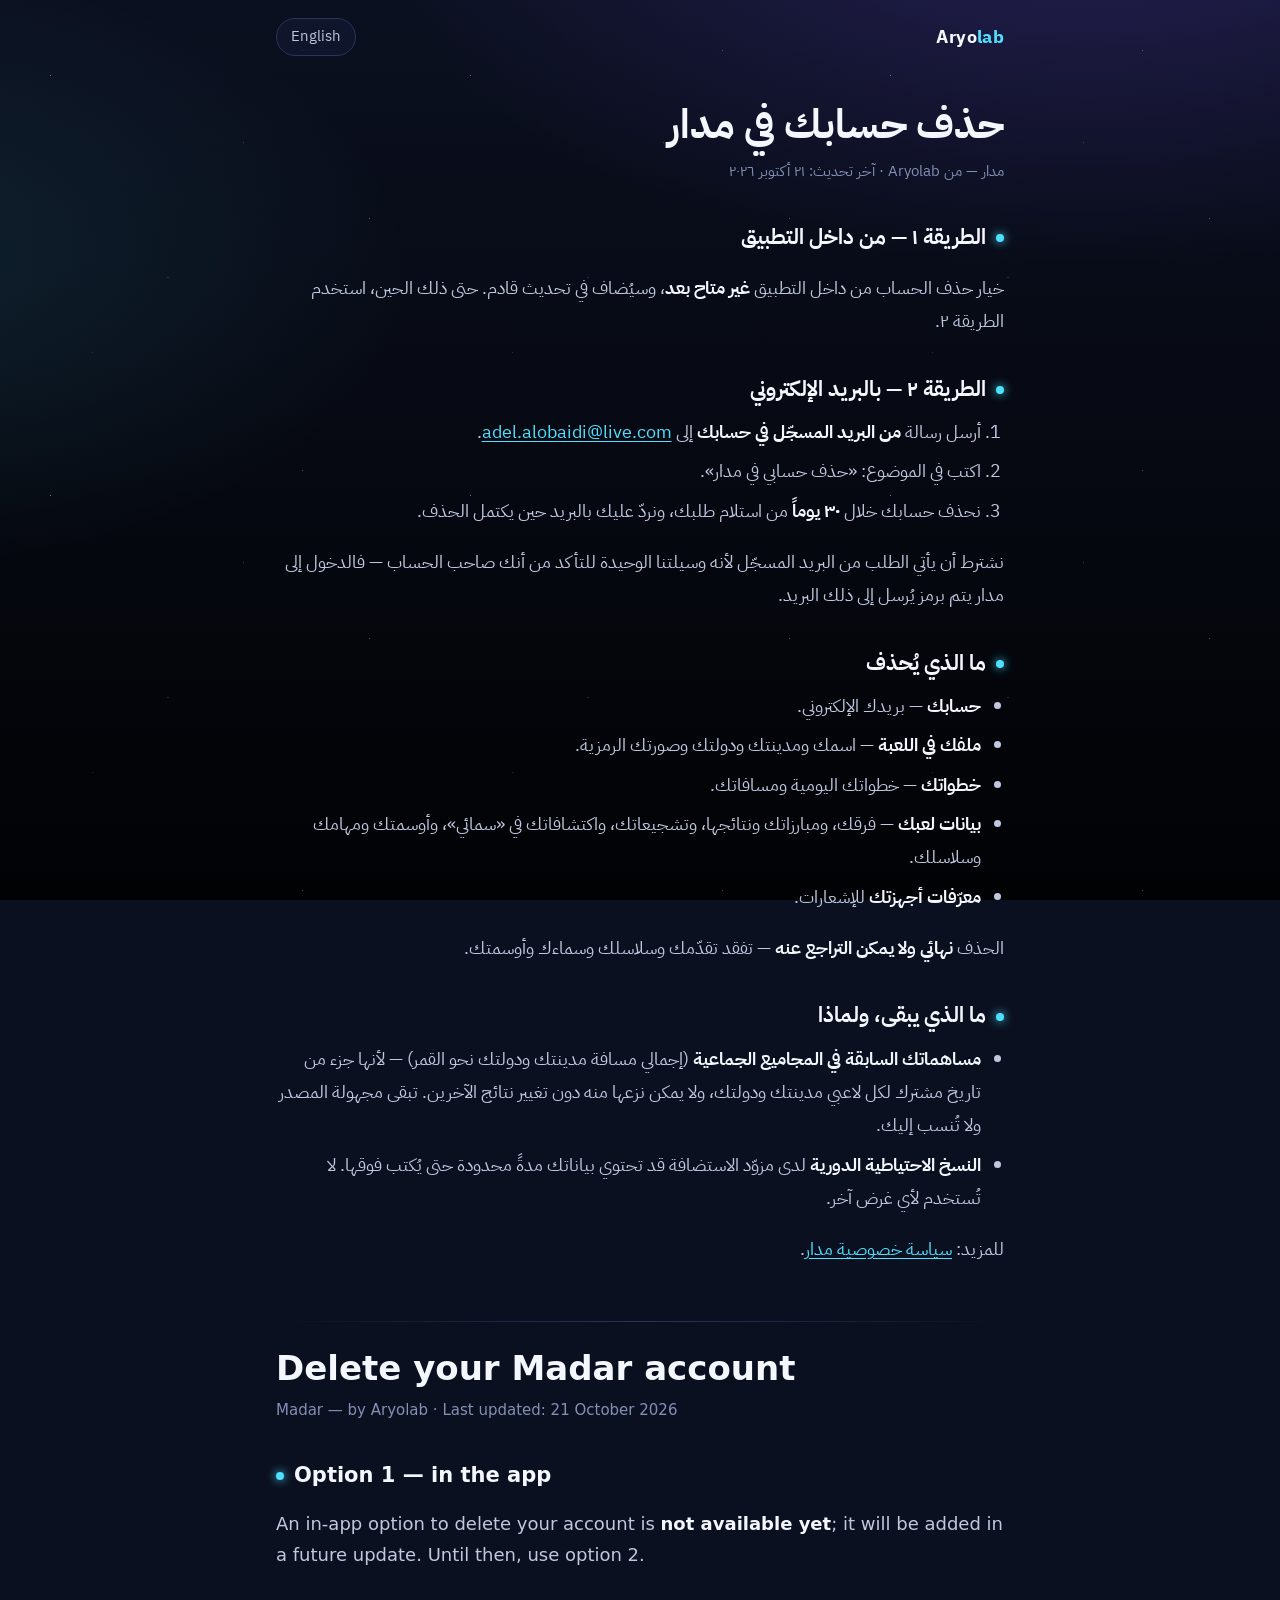
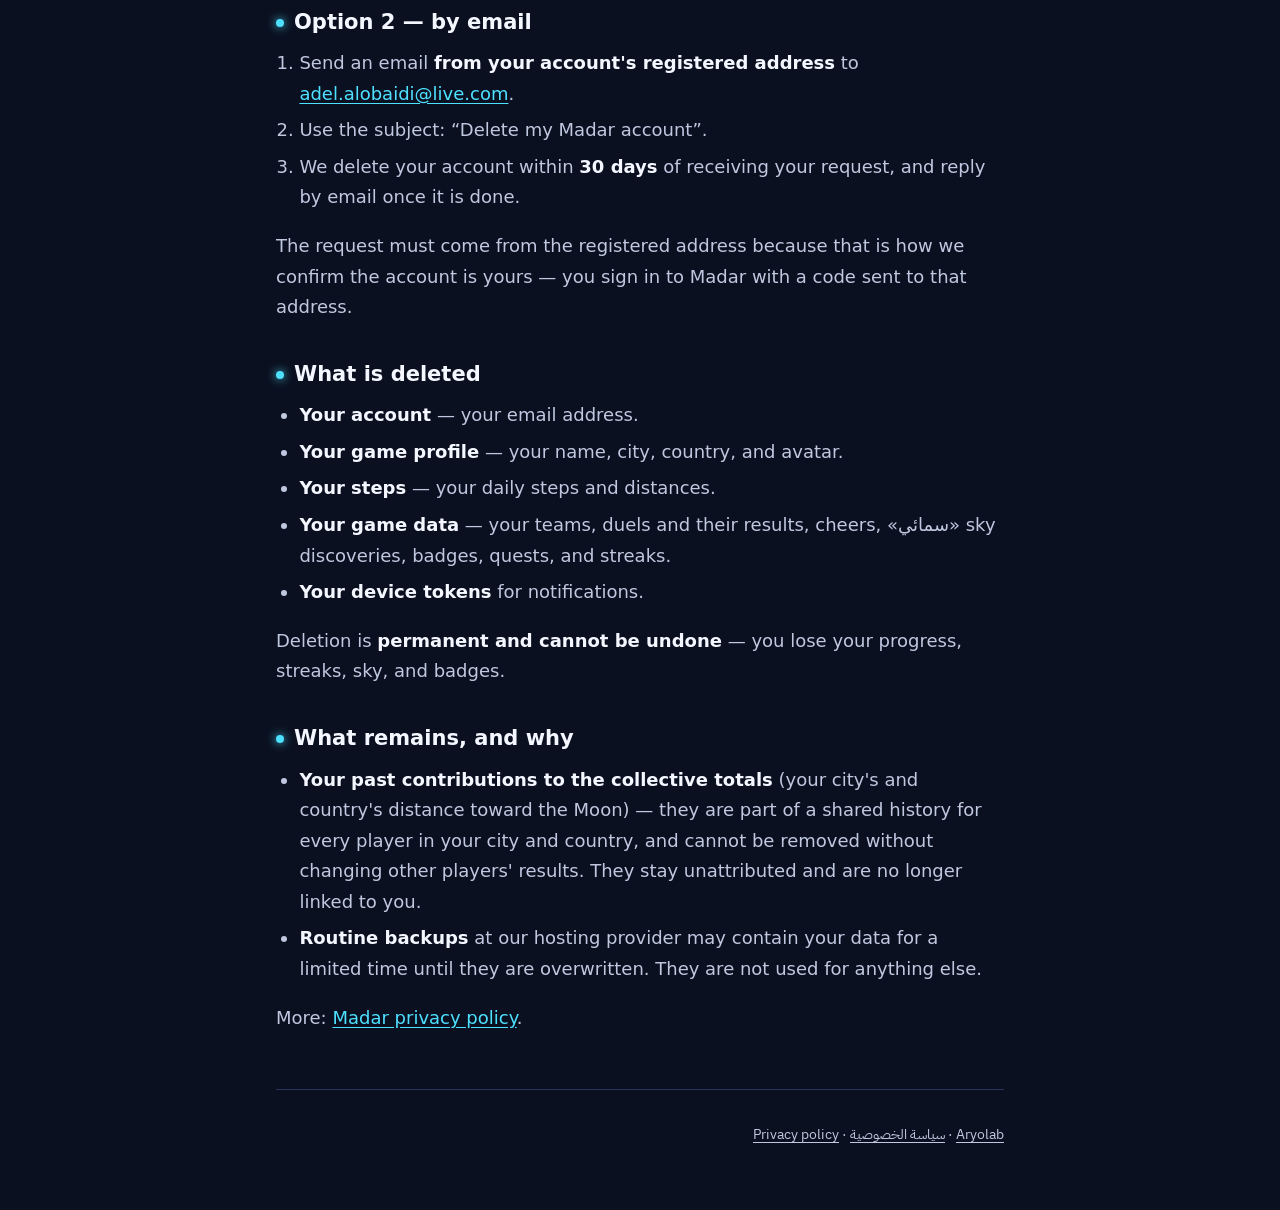
==== madar/delete-account/index.html @ 39ee0b85 "Aryolab site: home, Madar privacy policy, account deletion Co-Authored-By: Claude Opus 5.5 <noreply@" ====
<!doctype html>
<html lang="ar" dir="rtl">
<head>
  <meta charset="utf-8">
  <meta name="viewport" content="width=device-width, initial-scale=1">
  <meta http-equiv="Content-Security-Policy" content="default-src 'none'; style-src 'self'; font-src 'self'; img-src 'self' data:; base-uri 'none'; form-action 'none'">
  <meta name="referrer" content="no-referrer">
  <title>حذف حساب مدار · Delete your Madar account</title>
  <meta name="description" content="كيف تحذف حسابك في مدار وبياناتك. How to delete your Madar account and data.">
  <link rel="icon" href="data:image/svg+xml,%3Csvg xmlns='http://www.w3.org/2000/svg' viewBox='0 0 64 64'%3E%3Crect width='64' height='64' rx='14' fill='%230b1020'/%3E%3Ccircle cx='32' cy='32' r='15' fill='%23f4f7ff'/%3E%3Ccircle cx='38' cy='27' r='15' fill='%230b1020'/%3E%3Ccircle cx='48' cy='16' r='3' fill='%234de1ff'/%3E%3C/svg%3E">
  <link rel="stylesheet" href="../../assets/site.css">
</head>
<body>
  <div class="page">
    <header class="top">
      <a class="brand" href="../../" lang="en" dir="ltr">Aryo<span>lab</span></a>
      <a class="lang-jump" href="#en" lang="en">English</a>
    </header>

    <main>
      <article>
        <h1>حذف حسابك في مدار</h1>
        <p class="updated">مدار — من <span lang="en">Aryolab</span> · آخر تحديث: ٢١ أكتوبر ٢٠٢٦</p>

        <h2>الطريقة ١ — من داخل التطبيق</h2>
        <p>خيار حذف الحساب من داخل التطبيق <strong>غير متاح بعد</strong>، وسيُضاف في تحديث قادم. حتى ذلك الحين، استخدم الطريقة ٢.</p>

        <h2>الطريقة ٢ — بالبريد الإلكتروني</h2>
        <ol>
          <li>أرسل رسالة <strong>من البريد المسجّل في حسابك</strong> إلى <a class="mail" href="mailto:adel.alobaidi@live.com?subject=%D8%AD%D8%B0%D9%81%20%D8%AD%D8%B3%D8%A7%D8%A8%D9%8A%20%D9%81%D9%8A%20%D9%85%D8%AF%D8%A7%D8%B1">adel.alobaidi@live.com</a>.</li>
          <li>اكتب في الموضوع: «حذف حسابي في مدار».</li>
          <li>نحذف حسابك خلال <strong>٣٠ يوماً</strong> من استلام طلبك، ونردّ عليك بالبريد حين يكتمل الحذف.</li>
        </ol>
        <p>نشترط أن يأتي الطلب من البريد المسجّل لأنه وسيلتنا الوحيدة للتأكد من أنك صاحب الحساب — فالدخول إلى مدار يتم برمز يُرسل إلى ذلك البريد.</p>

        <h2>ما الذي يُحذف</h2>
        <ul>
          <li><strong>حسابك</strong> — بريدك الإلكتروني.</li>
          <li><strong>ملفك في اللعبة</strong> — اسمك ومدينتك ودولتك وصورتك الرمزية.</li>
          <li><strong>خطواتك</strong> — خطواتك اليومية ومسافاتك.</li>
          <li><strong>بيانات لعبك</strong> — فرقك، ومبارزاتك ونتائجها، وتشجيعاتك، واكتشافاتك في «سمائي»، وأوسمتك ومهامك وسلاسلك.</li>
          <li><strong>معرّفات أجهزتك</strong> للإشعارات.</li>
        </ul>
        <p>الحذف <strong>نهائي ولا يمكن التراجع عنه</strong> — تفقد تقدّمك وسلاسلك وسماءك وأوسمتك.</p>

        <h2>ما الذي يبقى، ولماذا</h2>
        <ul>
          <li><strong>مساهماتك السابقة في المجاميع الجماعية</strong> (إجمالي مسافة مدينتك ودولتك نحو القمر) — لأنها جزء من تاريخ مشترك لكل لاعبي مدينتك ودولتك، ولا يمكن نزعها منه دون تغيير نتائج الآخرين. تبقى مجهولة المصدر ولا تُنسب إليك.</li>
          <li><strong>النسخ الاحتياطية الدورية</strong> لدى مزوّد الاستضافة قد تحتوي بياناتك مدةً محدودة حتى يُكتب فوقها. لا تُستخدم لأي غرض آخر.</li>
        </ul>

        <p>للمزيد: <a href="../privacy/">سياسة خصوصية مدار</a>.</p>
      </article>

      <hr class="divider">

      <article id="en" class="en" lang="en" dir="ltr">
        <h1>Delete your Madar account</h1>
        <p class="updated">Madar — by Aryolab · Last updated: 21 October 2026</p>

        <h2>Option 1 — in the app</h2>
        <p>An in-app option to delete your account is <strong>not available yet</strong>; it will be added in a future update. Until then, use option 2.</p>

        <h2>Option 2 — by email</h2>
        <ol>
          <li>Send an email <strong>from your account's registered address</strong> to <a href="mailto:adel.alobaidi@live.com?subject=Delete%20my%20Madar%20account">adel.alobaidi@live.com</a>.</li>
          <li>Use the subject: “Delete my Madar account”.</li>
          <li>We delete your account within <strong>30 days</strong> of receiving your request, and reply by email once it is done.</li>
        </ol>
        <p>The request must come from the registered address because that is how we confirm the account is yours — you sign in to Madar with a code sent to that address.</p>

        <h2>What is deleted</h2>
        <ul>
          <li><strong>Your account</strong> — your email address.</li>
          <li><strong>Your game profile</strong> — your name, city, country, and avatar.</li>
          <li><strong>Your steps</strong> — your daily steps and distances.</li>
          <li><strong>Your game data</strong> — your teams, duels and their results, cheers, «سمائي» sky discoveries, badges, quests, and streaks.</li>
          <li><strong>Your device tokens</strong> for notifications.</li>
        </ul>
        <p>Deletion is <strong>permanent and cannot be undone</strong> — you lose your progress, streaks, sky, and badges.</p>

        <h2>What remains, and why</h2>
        <ul>
          <li><strong>Your past contributions to the collective totals</strong> (your city's and country's distance toward the Moon) — they are part of a shared history for every player in your city and country, and cannot be removed without changing other players' results. They stay unattributed and are no longer linked to you.</li>
          <li><strong>Routine backups</strong> at our hosting provider may contain your data for a limited time until they are overwritten. They are not used for anything else.</li>
        </ul>

        <p>More: <a href="../privacy/#en">Madar privacy policy</a>.</p>
      </article>
    </main>

    <footer class="foot">
      <p><a href="../../">Aryolab</a> · <a href="../privacy/">سياسة الخصوصية</a> · <a href="../privacy/#en" lang="en">Privacy policy</a></p>
    </footer>
  </div>
</body>
</html>
---- assets/site.css ----
/* Aryolab — static site. Madar's dark cosmic palette. No external requests. */

@font-face {
  font-family: "Plex Arabic";
  src: url("fonts/IBMPlexSansArabic-Regular.ttf") format("truetype");
  font-weight: 400;
  font-style: normal;
  font-display: swap;
}

@font-face {
  font-family: "Plex Arabic";
  src: url("fonts/IBMPlexSansArabic-Bold.ttf") format("truetype");
  font-weight: 700;
  font-style: normal;
  font-display: swap;
}

:root {
  color-scheme: dark;
  --space: #010204;
  --bg: #0b1020;
  --fg: #f4f7ff;
  --soft: #c0c8e0;
  --muted: #8290b5;
  --card: #131a33;
  --card-2: #1a2342;
  --border: #2a355a;
  --cyan: #4de1ff;
  --teal: #38d8c8;
  --gold: #d8b24a;
  --violet: #7a52ff;
  --radius: 18px;
  --gutter: 16px;
}

* { box-sizing: border-box; }

html { -webkit-text-size-adjust: 100%; }

body {
  margin: 0;
  min-height: 100vh;
  background-color: var(--bg);
  background-image:
    radial-gradient(1200px 600px at 85% -10%, rgba(122, 82, 255, 0.22), transparent 60%),
    radial-gradient(900px 500px at -10% 30%, rgba(77, 225, 255, 0.10), transparent 60%),
    linear-gradient(180deg, var(--bg) 0%, var(--space) 100%);
  background-attachment: fixed;
  color: var(--fg);
  font-family: "Plex Arabic", system-ui, "Segoe UI", Tahoma, "Noto Sans Arabic", sans-serif;
  font-size: 17px;
  line-height: 1.85;
}

/* A sparse star field, CSS only. */
body::before {
  content: "";
  position: fixed;
  inset: 0;
  pointer-events: none;
  background-image:
    radial-gradient(1px 1px at 12% 18%, rgba(244, 247, 255, 0.7), transparent 60%),
    radial-gradient(1px 1px at 72% 12%, rgba(244, 247, 255, 0.5), transparent 60%),
    radial-gradient(1.5px 1.5px at 40% 66%, rgba(244, 247, 255, 0.45), transparent 60%),
    radial-gradient(1px 1px at 88% 52%, rgba(244, 247, 255, 0.6), transparent 60%),
    radial-gradient(1px 1px at 22% 84%, rgba(244, 247, 255, 0.4), transparent 60%),
    radial-gradient(1.5px 1.5px at 58% 34%, rgba(216, 178, 74, 0.5), transparent 60%);
  background-size: 420px 420px;
  opacity: 0.8;
  z-index: 0;
}

.page {
  position: relative;
  z-index: 1;
  width: 100%;
  max-width: 760px;
  margin: 0 auto;
  padding: 0 var(--gutter) 48px;
}

.top {
  display: flex;
  align-items: center;
  justify-content: space-between;
  gap: 12px;
  padding: 18px 0;
}

.brand {
  color: var(--fg);
  font-weight: 700;
  letter-spacing: 0.02em;
  text-decoration: none;
  font-size: 18px;
}

.brand span { color: var(--cyan); }

.lang-jump {
  color: var(--soft);
  font-size: 15px;
  text-decoration: none;
  border: 1px solid var(--border);
  border-radius: 999px;
  padding: 4px 14px;
  background: rgba(19, 26, 51, 0.6);
}

.lang-jump:hover, .lang-jump:focus-visible { color: var(--fg); border-color: var(--cyan); }

h1 {
  font-size: clamp(28px, 7vw, 40px);
  line-height: 1.35;
  margin: 24px 0 6px;
}

h2 {
  font-size: 21px;
  line-height: 1.5;
  margin: 36px 0 10px;
  color: var(--fg);
}

h2::before {
  content: "";
  display: inline-block;
  width: 8px;
  height: 8px;
  border-radius: 50%;
  background: var(--cyan);
  box-shadow: 0 0 10px var(--cyan);
  margin-inline-end: 10px;
  vertical-align: middle;
}

p, li { color: var(--soft); }

strong { color: var(--fg); }

a { color: var(--cyan); text-underline-offset: 3px; }

a:focus-visible { outline: 2px solid var(--cyan); outline-offset: 3px; border-radius: 4px; }

ul, ol { padding-inline-start: 1.3em; margin: 8px 0 12px; }

li { margin: 6px 0; }

.updated { color: var(--muted); font-size: 15px; margin: 0 0 8px; }

.lead { font-size: 19px; color: var(--soft); }

.card {
  background: linear-gradient(180deg, rgba(26, 35, 66, 0.75), rgba(19, 26, 51, 0.75));
  border: 1px solid var(--border);
  border-radius: var(--radius);
  padding: 18px 20px;
  margin: 18px 0;
}

.card.note { border-color: rgba(216, 178, 74, 0.45); }

.card.note strong:first-child { color: var(--gold); }

.links {
  display: grid;
  gap: 12px;
  margin: 24px 0;
  padding: 0;
  list-style: none;
}

.links a {
  display: block;
  padding: 16px 20px;
  border-radius: var(--radius);
  border: 1px solid var(--border);
  background: rgba(19, 26, 51, 0.75);
  color: var(--fg);
  text-decoration: none;
  font-weight: 700;
}

.links a small { display: block; font-weight: 400; color: var(--muted); font-size: 14px; }

.links a:hover, .links a:focus-visible { border-color: var(--cyan); }

.mail { direction: ltr; unicode-bidi: isolate; white-space: nowrap; }

.divider {
  border: 0;
  height: 1px;
  margin: 56px 0 8px;
  background: linear-gradient(90deg, transparent, var(--border), transparent);
}

.en { font-family: system-ui, "Segoe UI", Roboto, "Helvetica Neue", Arial, sans-serif; line-height: 1.7; }

.en h1 { font-size: clamp(26px, 6vw, 34px); }

.foot {
  margin-top: 56px;
  padding-top: 18px;
  border-top: 1px solid var(--border);
  color: var(--muted);
  font-size: 14px;
}

.foot a { color: var(--soft); }

code { direction: ltr; unicode-bidi: isolate; font-size: 0.92em; color: var(--fg); }

@media (min-width: 720px) {
  body { font-size: 18px; }
  .links { grid-template-columns: 1fr 1fr; }
}
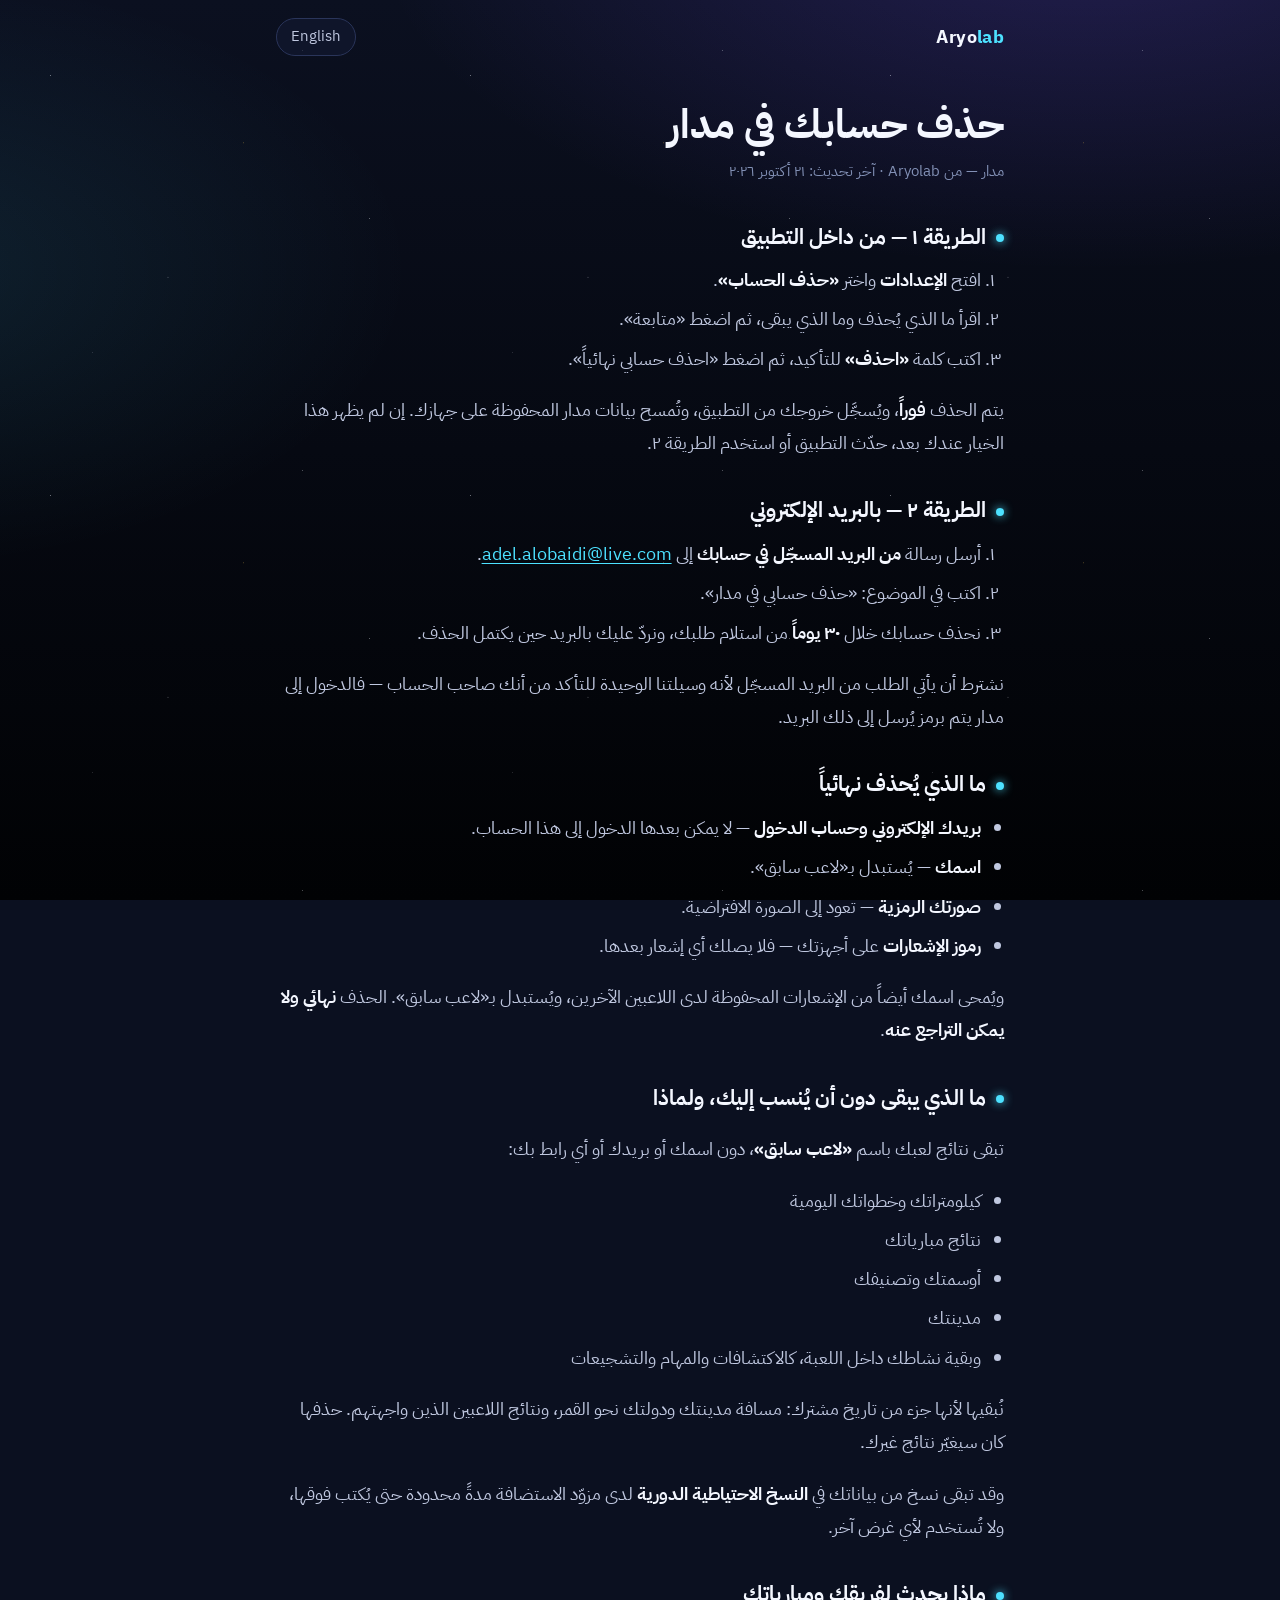
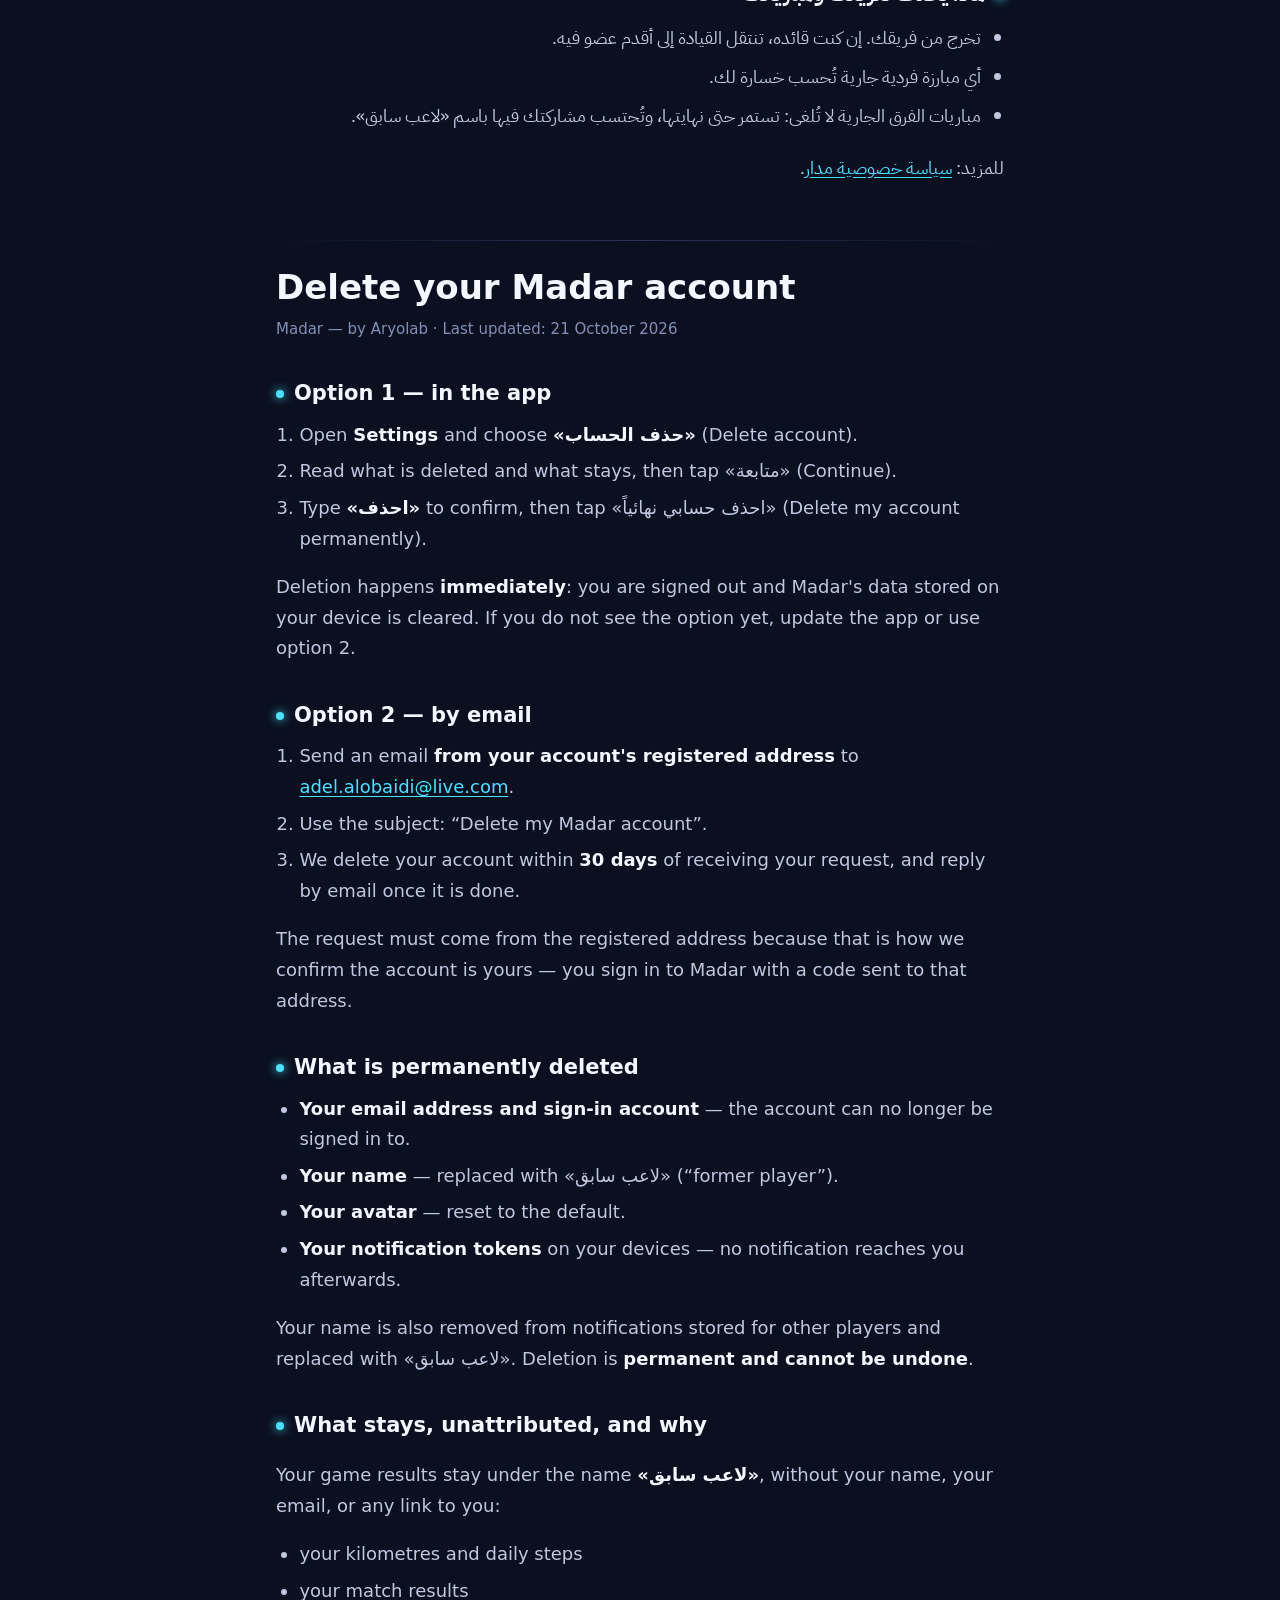
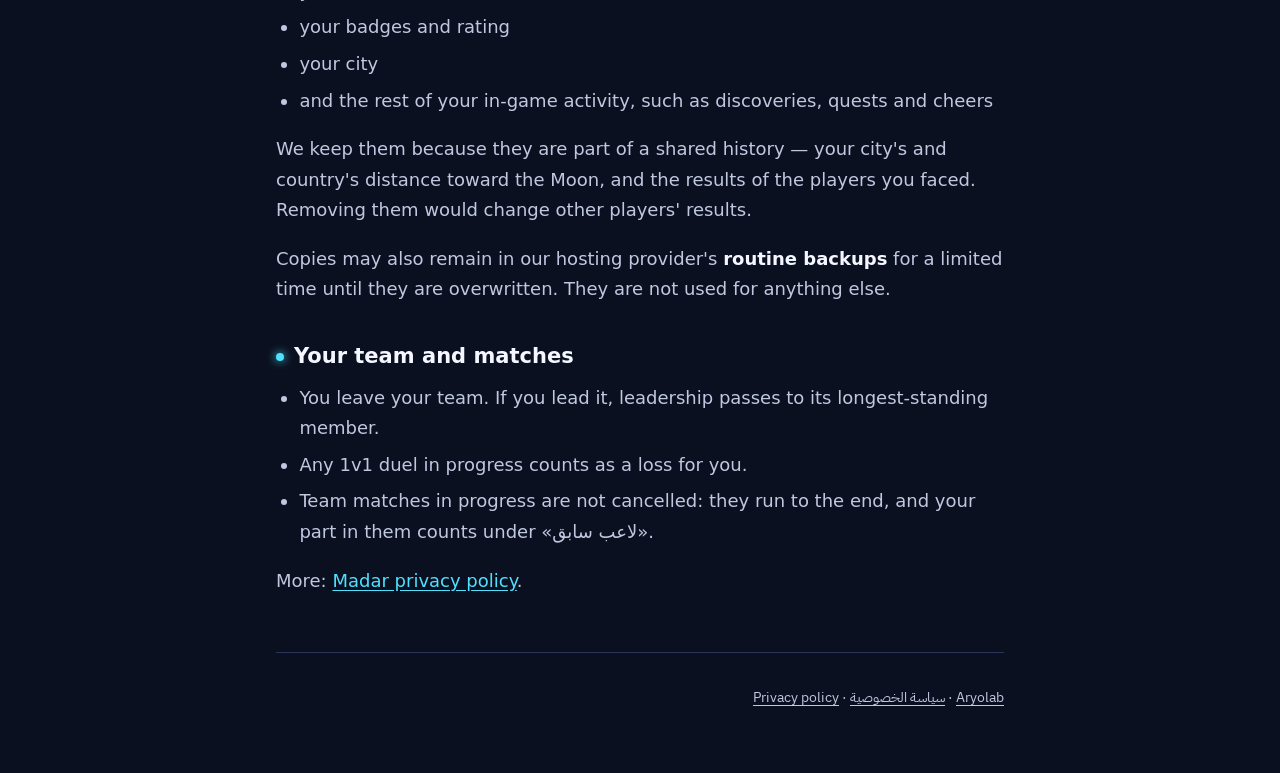
==== commit 93bbe162: "Madar: delete-account page and privacy policy match the tombstone Deleted: email + sign-in account, " ====
--- a/madar/delete-account/index.html
+++ b/madar/delete-account/index.html
@@ -6,7 +6,7 @@
   <meta http-equiv="Content-Security-Policy" content="default-src 'none'; style-src 'self'; font-src 'self'; img-src 'self' data:; base-uri 'none'; form-action 'none'">
   <meta name="referrer" content="no-referrer">
   <title>حذف حساب مدار · Delete your Madar account</title>
-  <meta name="description" content="كيف تحذف حسابك في مدار وبياناتك. How to delete your Madar account and data.">
+  <meta name="description" content="كيف تحذف حسابك في مدار، وما الذي يُحذف وما الذي يبقى دون أن يُنسب إليك. How to delete your Madar account, what is deleted and what stays unattributed.">
   <link rel="icon" href="data:image/svg+xml,%3Csvg xmlns='http://www.w3.org/2000/svg' viewBox='0 0 64 64'%3E%3Crect width='64' height='64' rx='14' fill='%230b1020'/%3E%3Ccircle cx='32' cy='32' r='15' fill='%23f4f7ff'/%3E%3Ccircle cx='38' cy='27' r='15' fill='%230b1020'/%3E%3Ccircle cx='48' cy='16' r='3' fill='%234de1ff'/%3E%3C/svg%3E">
   <link rel="stylesheet" href="../../assets/site.css">
 </head>
@@ -23,7 +23,12 @@
         <p class="updated">مدار — من <span lang="en">Aryolab</span> · آخر تحديث: ٢١ أكتوبر ٢٠٢٦</p>
 
         <h2>الطريقة ١ — من داخل التطبيق</h2>
-        <p>خيار حذف الحساب من داخل التطبيق <strong>غير متاح بعد</strong>، وسيُضاف في تحديث قادم. حتى ذلك الحين، استخدم الطريقة ٢.</p>
+        <ol>
+          <li>افتح <strong>الإعدادات</strong> واختر <strong>«حذف الحساب»</strong>.</li>
+          <li>اقرأ ما الذي يُحذف وما الذي يبقى، ثم اضغط «متابعة».</li>
+          <li>اكتب كلمة <strong>«احذف»</strong> للتأكيد، ثم اضغط «احذف حسابي نهائياً».</li>
+        </ol>
+        <p>يتم الحذف <strong>فوراً</strong>، ويُسجَّل خروجك من التطبيق، وتُمسح بيانات مدار المحفوظة على جهازك. إن لم يظهر هذا الخيار عندك بعد، حدّث التطبيق أو استخدم الطريقة ٢.</p>
 
         <h2>الطريقة ٢ — بالبريد الإلكتروني</h2>
         <ol>
@@ -33,20 +38,32 @@
         </ol>
         <p>نشترط أن يأتي الطلب من البريد المسجّل لأنه وسيلتنا الوحيدة للتأكد من أنك صاحب الحساب — فالدخول إلى مدار يتم برمز يُرسل إلى ذلك البريد.</p>
 
-        <h2>ما الذي يُحذف</h2>
+        <h2>ما الذي يُحذف نهائياً</h2>
         <ul>
-          <li><strong>حسابك</strong> — بريدك الإلكتروني.</li>
-          <li><strong>ملفك في اللعبة</strong> — اسمك ومدينتك ودولتك وصورتك الرمزية.</li>
-          <li><strong>خطواتك</strong> — خطواتك اليومية ومسافاتك.</li>
-          <li><strong>بيانات لعبك</strong> — فرقك، ومبارزاتك ونتائجها، وتشجيعاتك، واكتشافاتك في «سمائي»، وأوسمتك ومهامك وسلاسلك.</li>
-          <li><strong>معرّفات أجهزتك</strong> للإشعارات.</li>
+          <li><strong>بريدك الإلكتروني وحساب الدخول</strong> — لا يمكن بعدها الدخول إلى هذا الحساب.</li>
+          <li><strong>اسمك</strong> — يُستبدل بـ«لاعب سابق».</li>
+          <li><strong>صورتك الرمزية</strong> — تعود إلى الصورة الافتراضية.</li>
+          <li><strong>رموز الإشعارات</strong> على أجهزتك — فلا يصلك أي إشعار بعدها.</li>
         </ul>
-        <p>الحذف <strong>نهائي ولا يمكن التراجع عنه</strong> — تفقد تقدّمك وسلاسلك وسماءك وأوسمتك.</p>
+        <p>ويُمحى اسمك أيضاً من الإشعارات المحفوظة لدى اللاعبين الآخرين، ويُستبدل بـ«لاعب سابق». الحذف <strong>نهائي ولا يمكن التراجع عنه</strong>.</p>
 
-        <h2>ما الذي يبقى، ولماذا</h2>
+        <h2>ما الذي يبقى دون أن يُنسب إليك، ولماذا</h2>
+        <p>تبقى نتائج لعبك باسم <strong>«لاعب سابق»</strong>، دون اسمك أو بريدك أو أي رابط بك:</p>
         <ul>
-          <li><strong>مساهماتك السابقة في المجاميع الجماعية</strong> (إجمالي مسافة مدينتك ودولتك نحو القمر) — لأنها جزء من تاريخ مشترك لكل لاعبي مدينتك ودولتك، ولا يمكن نزعها منه دون تغيير نتائج الآخرين. تبقى مجهولة المصدر ولا تُنسب إليك.</li>
-          <li><strong>النسخ الاحتياطية الدورية</strong> لدى مزوّد الاستضافة قد تحتوي بياناتك مدةً محدودة حتى يُكتب فوقها. لا تُستخدم لأي غرض آخر.</li>
+          <li>كيلومتراتك وخطواتك اليومية</li>
+          <li>نتائج مبارياتك</li>
+          <li>أوسمتك وتصنيفك</li>
+          <li>مدينتك</li>
+          <li>وبقية نشاطك داخل اللعبة، كالاكتشافات والمهام والتشجيعات</li>
+        </ul>
+        <p>نُبقيها لأنها جزء من تاريخ مشترك: مسافة مدينتك ودولتك نحو القمر، ونتائج اللاعبين الذين واجهتهم. حذفها كان سيغيّر نتائج غيرك.</p>
+        <p>وقد تبقى نسخ من بياناتك في <strong>النسخ الاحتياطية الدورية</strong> لدى مزوّد الاستضافة مدةً محدودة حتى يُكتب فوقها، ولا تُستخدم لأي غرض آخر.</p>
+
+        <h2>ماذا يحدث لفريقك ومبارياتك</h2>
+        <ul>
+          <li>تخرج من فريقك. إن كنت قائده، تنتقل القيادة إلى أقدم عضو فيه.</li>
+          <li>أي مبارزة فردية جارية تُحسب خسارة لك.</li>
+          <li>مباريات الفرق الجارية لا تُلغى: تستمر حتى نهايتها، وتُحتسب مشاركتك فيها باسم «لاعب سابق».</li>
         </ul>
 
         <p>للمزيد: <a href="../privacy/">سياسة خصوصية مدار</a>.</p>
@@ -59,7 +76,12 @@
         <p class="updated">Madar — by Aryolab · Last updated: 21 October 2026</p>
 
         <h2>Option 1 — in the app</h2>
-        <p>An in-app option to delete your account is <strong>not available yet</strong>; it will be added in a future update. Until then, use option 2.</p>
+        <ol>
+          <li>Open <strong>Settings</strong> and choose <strong>«حذف الحساب»</strong> (Delete account).</li>
+          <li>Read what is deleted and what stays, then tap «متابعة» (Continue).</li>
+          <li>Type <strong>«احذف»</strong> to confirm, then tap «احذف حسابي نهائياً» (Delete my account permanently).</li>
+        </ol>
+        <p>Deletion happens <strong>immediately</strong>: you are signed out and Madar's data stored on your device is cleared. If you do not see the option yet, update the app or use option 2.</p>
 
         <h2>Option 2 — by email</h2>
         <ol>
@@ -69,20 +91,32 @@
         </ol>
         <p>The request must come from the registered address because that is how we confirm the account is yours — you sign in to Madar with a code sent to that address.</p>
 
-        <h2>What is deleted</h2>
+        <h2>What is permanently deleted</h2>
         <ul>
-          <li><strong>Your account</strong> — your email address.</li>
-          <li><strong>Your game profile</strong> — your name, city, country, and avatar.</li>
-          <li><strong>Your steps</strong> — your daily steps and distances.</li>
-          <li><strong>Your game data</strong> — your teams, duels and their results, cheers, «سمائي» sky discoveries, badges, quests, and streaks.</li>
-          <li><strong>Your device tokens</strong> for notifications.</li>
+          <li><strong>Your email address and sign-in account</strong> — the account can no longer be signed in to.</li>
+          <li><strong>Your name</strong> — replaced with «لاعب سابق» (“former player”).</li>
+          <li><strong>Your avatar</strong> — reset to the default.</li>
+          <li><strong>Your notification tokens</strong> on your devices — no notification reaches you afterwards.</li>
         </ul>
-        <p>Deletion is <strong>permanent and cannot be undone</strong> — you lose your progress, streaks, sky, and badges.</p>
+        <p>Your name is also removed from notifications stored for other players and replaced with «لاعب سابق». Deletion is <strong>permanent and cannot be undone</strong>.</p>
 
-        <h2>What remains, and why</h2>
+        <h2>What stays, unattributed, and why</h2>
+        <p>Your game results stay under the name <strong>«لاعب سابق»</strong>, without your name, your email, or any link to you:</p>
         <ul>
-          <li><strong>Your past contributions to the collective totals</strong> (your city's and country's distance toward the Moon) — they are part of a shared history for every player in your city and country, and cannot be removed without changing other players' results. They stay unattributed and are no longer linked to you.</li>
-          <li><strong>Routine backups</strong> at our hosting provider may contain your data for a limited time until they are overwritten. They are not used for anything else.</li>
+          <li>your kilometres and daily steps</li>
+          <li>your match results</li>
+          <li>your badges and rating</li>
+          <li>your city</li>
+          <li>and the rest of your in-game activity, such as discoveries, quests and cheers</li>
+        </ul>
+        <p>We keep them because they are part of a shared history — your city's and country's distance toward the Moon, and the results of the players you faced. Removing them would change other players' results.</p>
+        <p>Copies may also remain in our hosting provider's <strong>routine backups</strong> for a limited time until they are overwritten. They are not used for anything else.</p>
+
+        <h2>Your team and matches</h2>
+        <ul>
+          <li>You leave your team. If you lead it, leadership passes to its longest-standing member.</li>
+          <li>Any 1v1 duel in progress counts as a loss for you.</li>
+          <li>Team matches in progress are not cancelled: they run to the end, and your part in them counts under «لاعب سابق».</li>
         </ul>
 
         <p>More: <a href="../privacy/#en">Madar privacy policy</a>.</p>
--- a/assets/site.css
+++ b/assets/site.css
@@ -145,6 +145,9 @@
 
 ul, ol { padding-inline-start: 1.3em; margin: 8px 0 12px; }
 
+/* Arabic text uses Eastern-Arabic numerals, list markers included. */
+ol:lang(ar) { list-style-type: arabic-indic; }
+
 li { margin: 6px 0; }
 
 .updated { color: var(--muted); font-size: 15px; margin: 0 0 8px; }
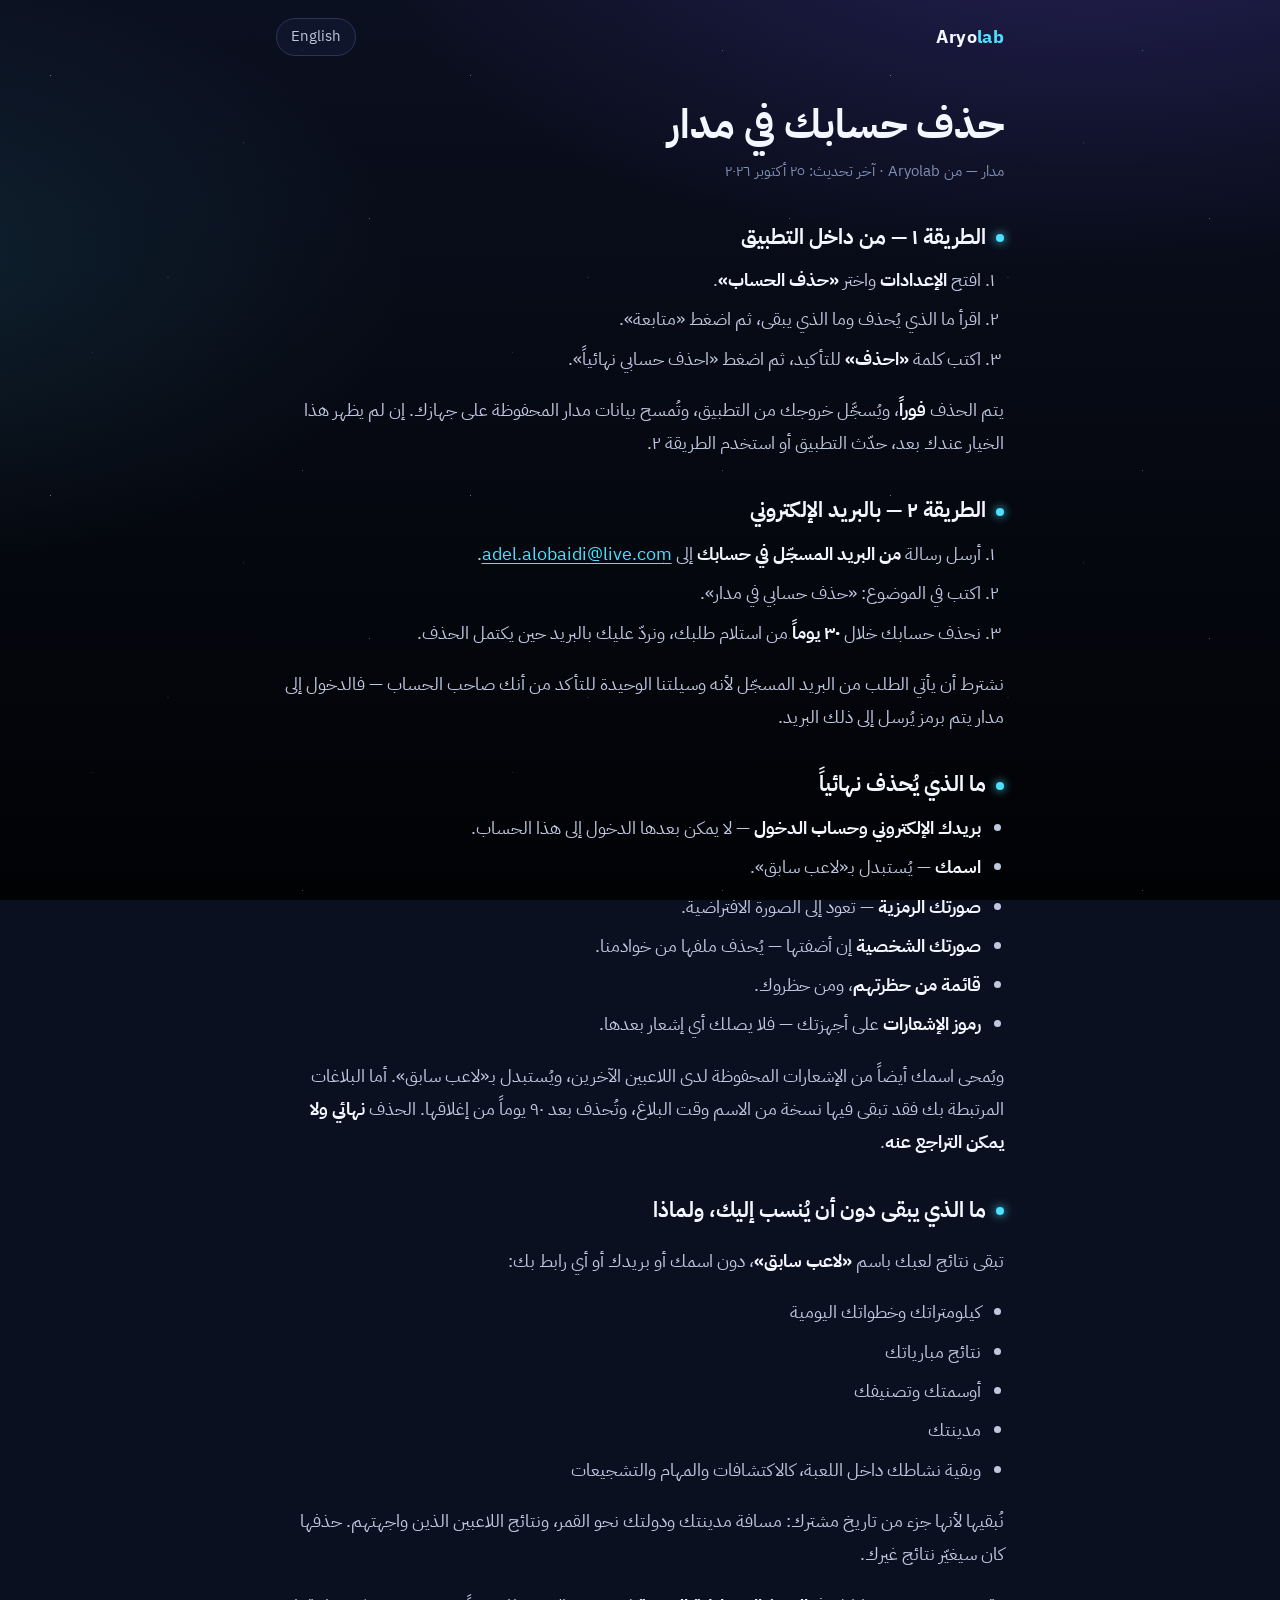
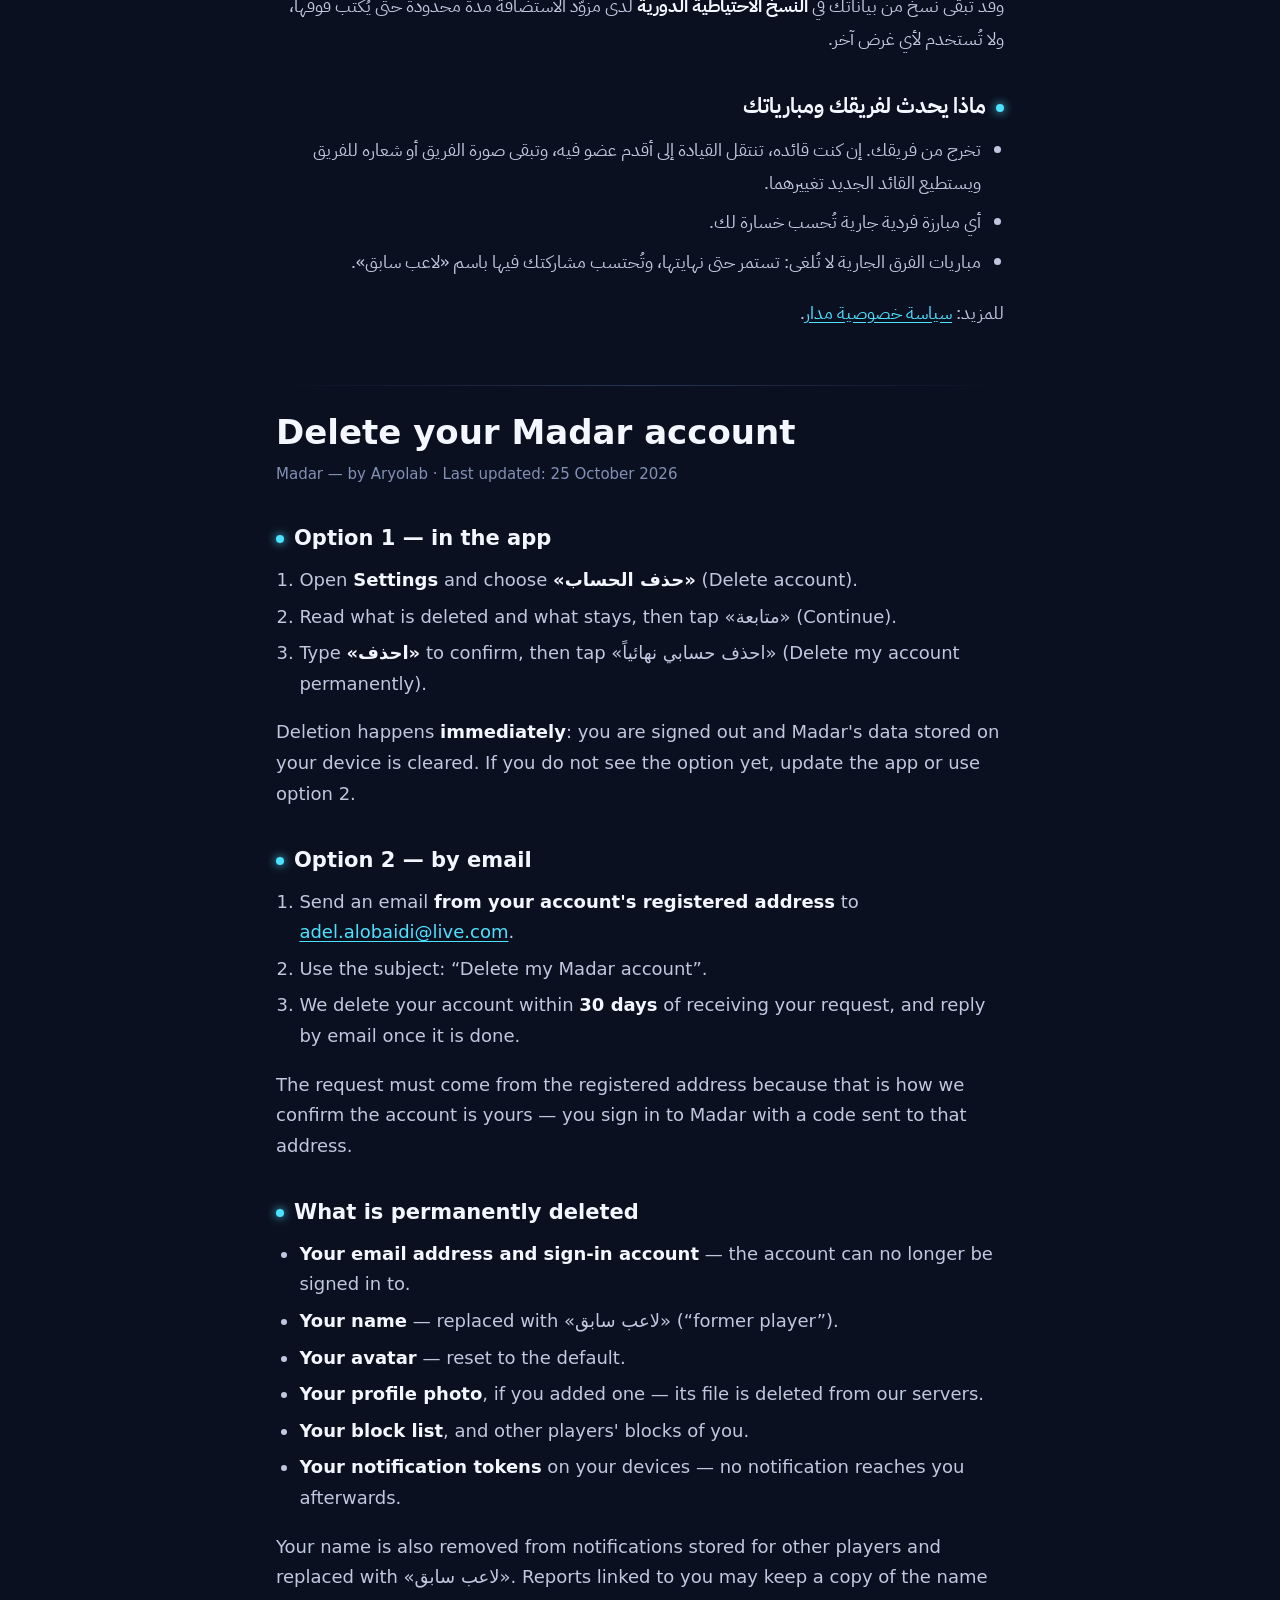
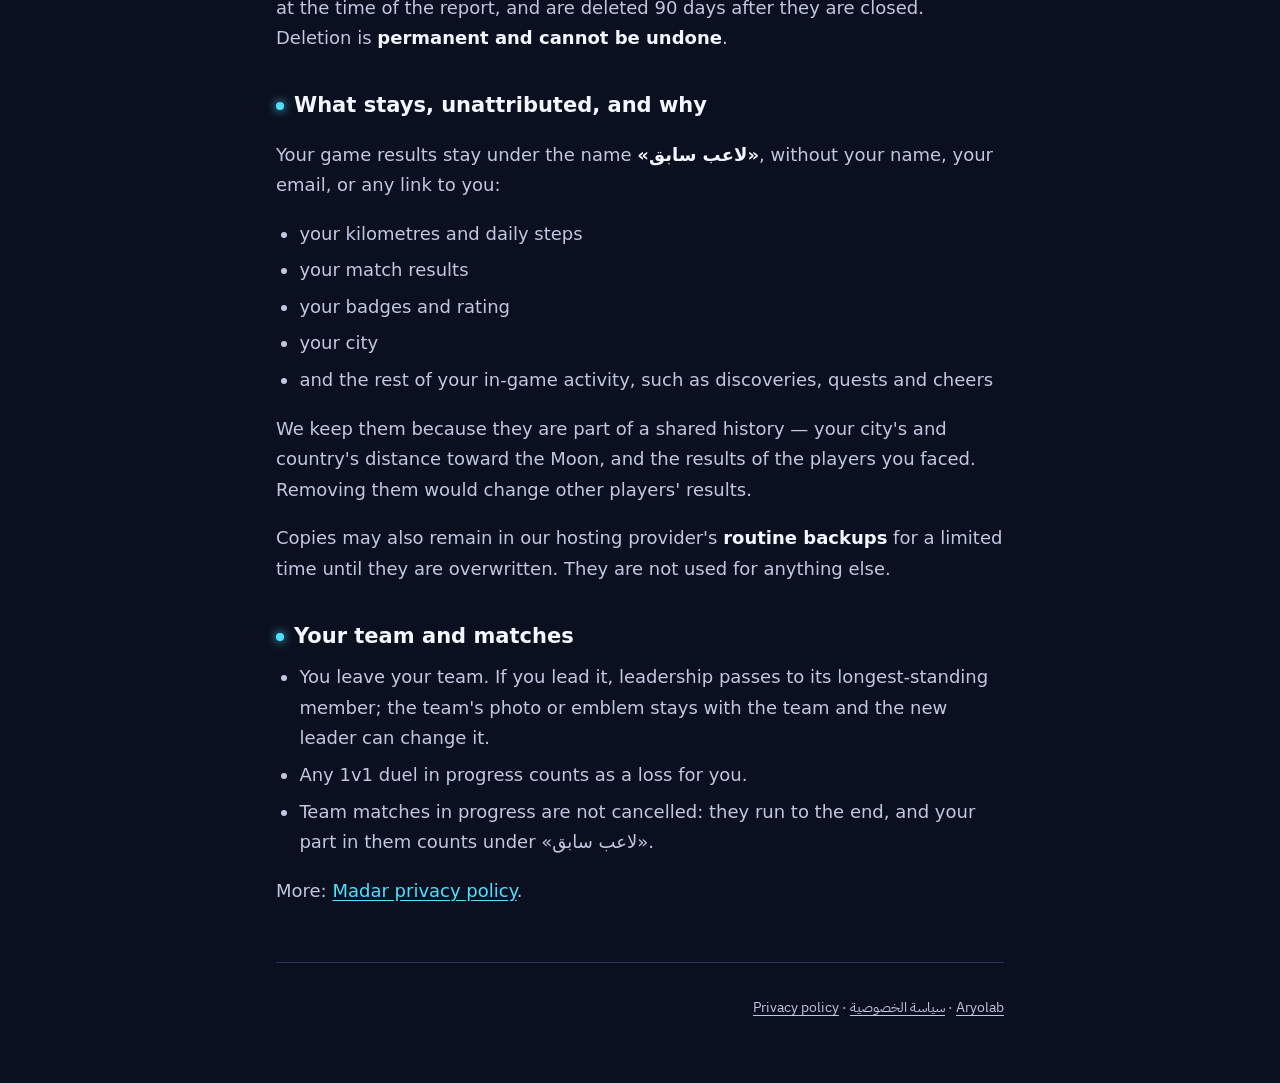
==== commit 5e8816da: "Madar privacy: profile/team photos, reports & content review, blocks, 90-day report retention (25 Oc" ====
--- a/madar/delete-account/index.html
+++ b/madar/delete-account/index.html
@@ -20,7 +20,7 @@
     <main>
       <article>
         <h1>حذف حسابك في مدار</h1>
-        <p class="updated">مدار — من <span lang="en">Aryolab</span> · آخر تحديث: ٢١ أكتوبر ٢٠٢٦</p>
+        <p class="updated">مدار — من <span lang="en">Aryolab</span> · آخر تحديث: ٢٥ أكتوبر ٢٠٢٦</p>
 
         <h2>الطريقة ١ — من داخل التطبيق</h2>
         <ol>
@@ -43,9 +43,11 @@
           <li><strong>بريدك الإلكتروني وحساب الدخول</strong> — لا يمكن بعدها الدخول إلى هذا الحساب.</li>
           <li><strong>اسمك</strong> — يُستبدل بـ«لاعب سابق».</li>
           <li><strong>صورتك الرمزية</strong> — تعود إلى الصورة الافتراضية.</li>
+          <li><strong>صورتك الشخصية</strong> إن أضفتها — يُحذف ملفها من خوادمنا.</li>
+          <li><strong>قائمة من حظرتهم</strong>، ومن حظروك.</li>
           <li><strong>رموز الإشعارات</strong> على أجهزتك — فلا يصلك أي إشعار بعدها.</li>
         </ul>
-        <p>ويُمحى اسمك أيضاً من الإشعارات المحفوظة لدى اللاعبين الآخرين، ويُستبدل بـ«لاعب سابق». الحذف <strong>نهائي ولا يمكن التراجع عنه</strong>.</p>
+        <p>ويُمحى اسمك أيضاً من الإشعارات المحفوظة لدى اللاعبين الآخرين، ويُستبدل بـ«لاعب سابق». أما البلاغات المرتبطة بك فقد تبقى فيها نسخة من الاسم وقت البلاغ، وتُحذف بعد ٩٠ يوماً من إغلاقها. الحذف <strong>نهائي ولا يمكن التراجع عنه</strong>.</p>
 
         <h2>ما الذي يبقى دون أن يُنسب إليك، ولماذا</h2>
         <p>تبقى نتائج لعبك باسم <strong>«لاعب سابق»</strong>، دون اسمك أو بريدك أو أي رابط بك:</p>
@@ -61,7 +63,7 @@
 
         <h2>ماذا يحدث لفريقك ومبارياتك</h2>
         <ul>
-          <li>تخرج من فريقك. إن كنت قائده، تنتقل القيادة إلى أقدم عضو فيه.</li>
+          <li>تخرج من فريقك. إن كنت قائده، تنتقل القيادة إلى أقدم عضو فيه، وتبقى صورة الفريق أو شعاره للفريق ويستطيع القائد الجديد تغييرهما.</li>
           <li>أي مبارزة فردية جارية تُحسب خسارة لك.</li>
           <li>مباريات الفرق الجارية لا تُلغى: تستمر حتى نهايتها، وتُحتسب مشاركتك فيها باسم «لاعب سابق».</li>
         </ul>
@@ -73,7 +75,7 @@
 
       <article id="en" class="en" lang="en" dir="ltr">
         <h1>Delete your Madar account</h1>
-        <p class="updated">Madar — by Aryolab · Last updated: 21 October 2026</p>
+        <p class="updated">Madar — by Aryolab · Last updated: 25 October 2026</p>
 
         <h2>Option 1 — in the app</h2>
         <ol>
@@ -96,9 +98,11 @@
           <li><strong>Your email address and sign-in account</strong> — the account can no longer be signed in to.</li>
           <li><strong>Your name</strong> — replaced with «لاعب سابق» (“former player”).</li>
           <li><strong>Your avatar</strong> — reset to the default.</li>
+          <li><strong>Your profile photo</strong>, if you added one — its file is deleted from our servers.</li>
+          <li><strong>Your block list</strong>, and other players' blocks of you.</li>
           <li><strong>Your notification tokens</strong> on your devices — no notification reaches you afterwards.</li>
         </ul>
-        <p>Your name is also removed from notifications stored for other players and replaced with «لاعب سابق». Deletion is <strong>permanent and cannot be undone</strong>.</p>
+        <p>Your name is also removed from notifications stored for other players and replaced with «لاعب سابق». Reports linked to you may keep a copy of the name at the time of the report, and are deleted 90 days after they are closed. Deletion is <strong>permanent and cannot be undone</strong>.</p>
 
         <h2>What stays, unattributed, and why</h2>
         <p>Your game results stay under the name <strong>«لاعب سابق»</strong>, without your name, your email, or any link to you:</p>
@@ -114,7 +118,7 @@
 
         <h2>Your team and matches</h2>
         <ul>
-          <li>You leave your team. If you lead it, leadership passes to its longest-standing member.</li>
+          <li>You leave your team. If you lead it, leadership passes to its longest-standing member; the team's photo or emblem stays with the team and the new leader can change it.</li>
           <li>Any 1v1 duel in progress counts as a loss for you.</li>
           <li>Team matches in progress are not cancelled: they run to the end, and your part in them counts under «لاعب سابق».</li>
         </ul>
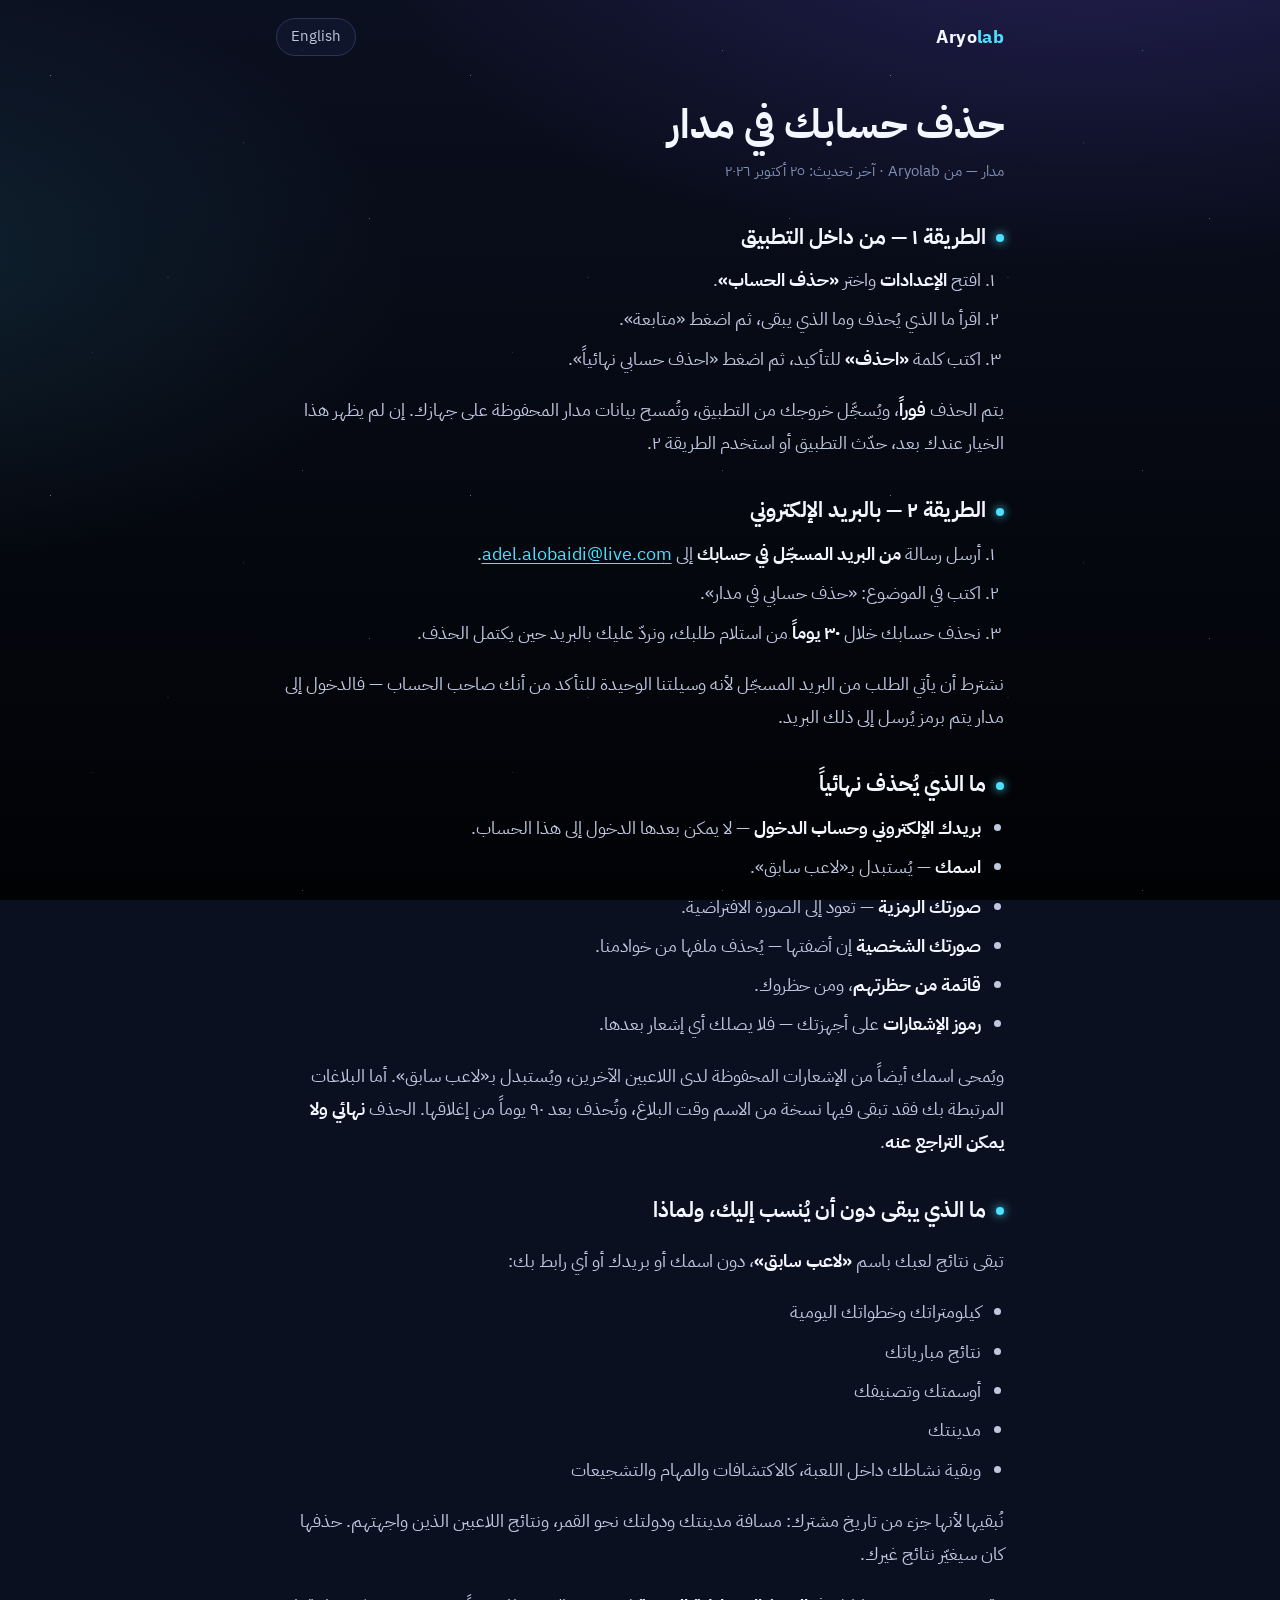
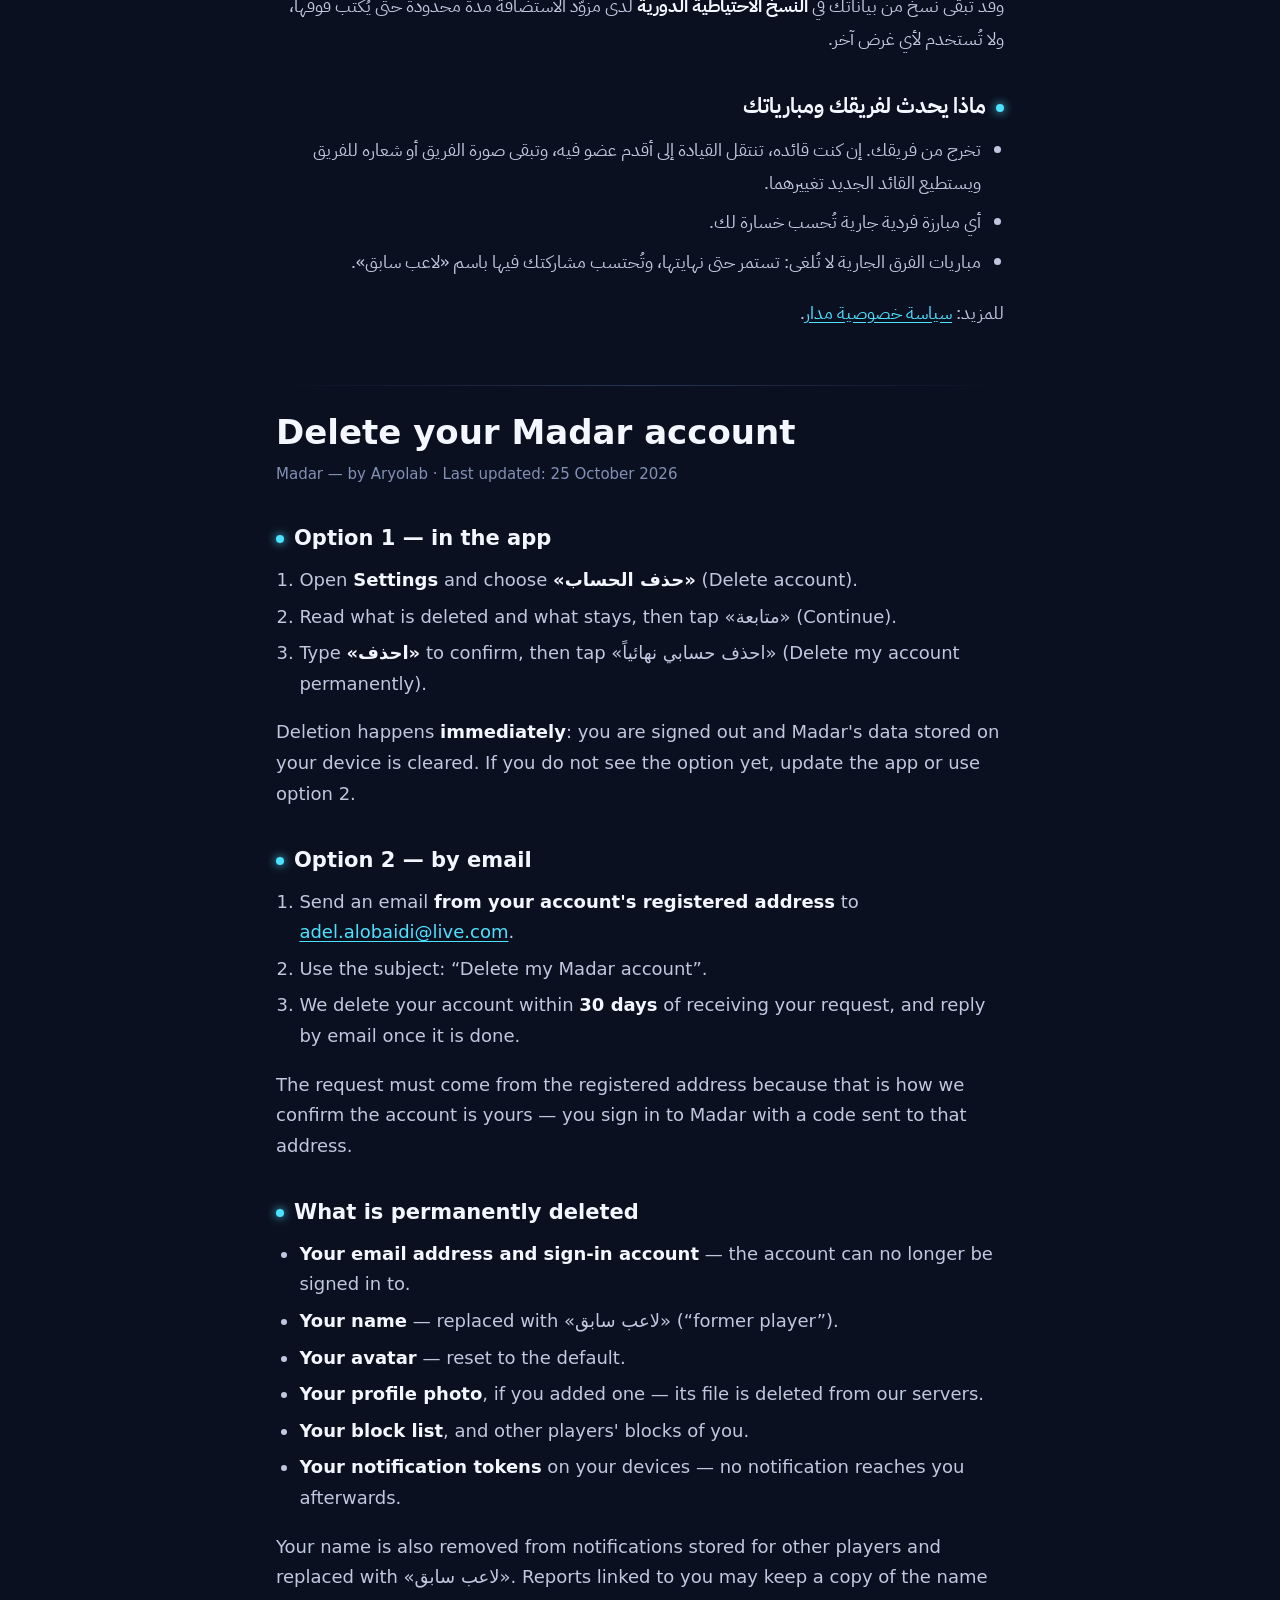
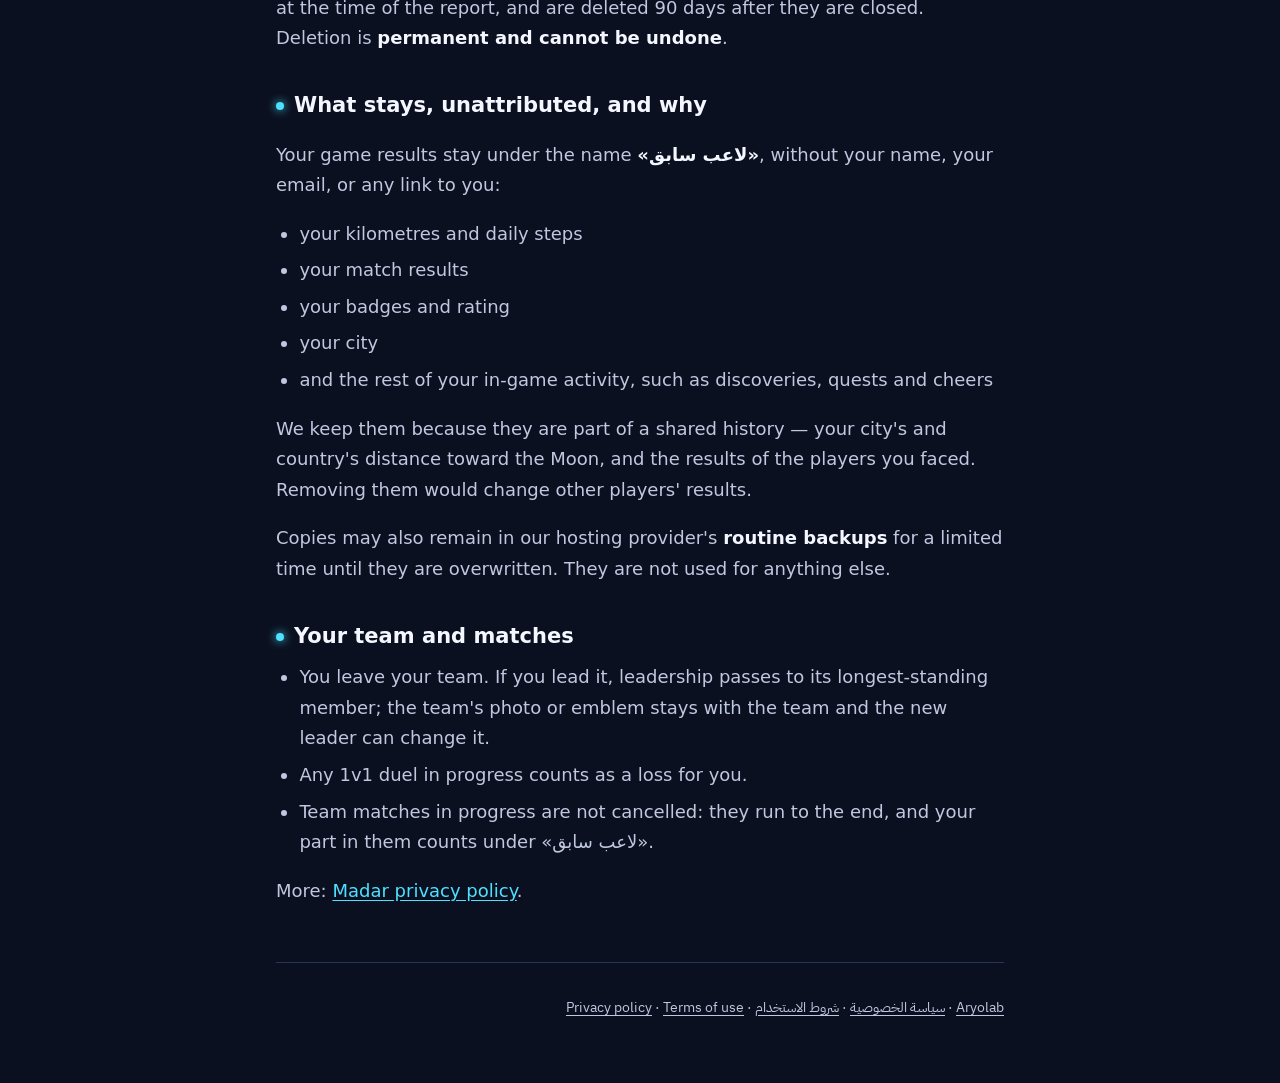
==== commit 60a87342: "Madar: privacy policy 2 Nov 2026 (background step reading, diagnostics, bug-report images, Friends R" ====
--- a/madar/delete-account/index.html
+++ b/madar/delete-account/index.html
@@ -128,7 +128,7 @@
     </main>
 
     <footer class="foot">
-      <p><a href="../../">Aryolab</a> · <a href="../privacy/">سياسة الخصوصية</a> · <a href="../privacy/#en" lang="en">Privacy policy</a></p>
+      <p><a href="../../">Aryolab</a> · <a href="../privacy/">سياسة الخصوصية</a> · <a href="../terms/">شروط الاستخدام</a> · <a href="../privacy/#en" lang="en">Privacy policy</a> · <a href="../terms/#en" lang="en">Terms of use</a></p>
     </footer>
   </div>
 </body>
